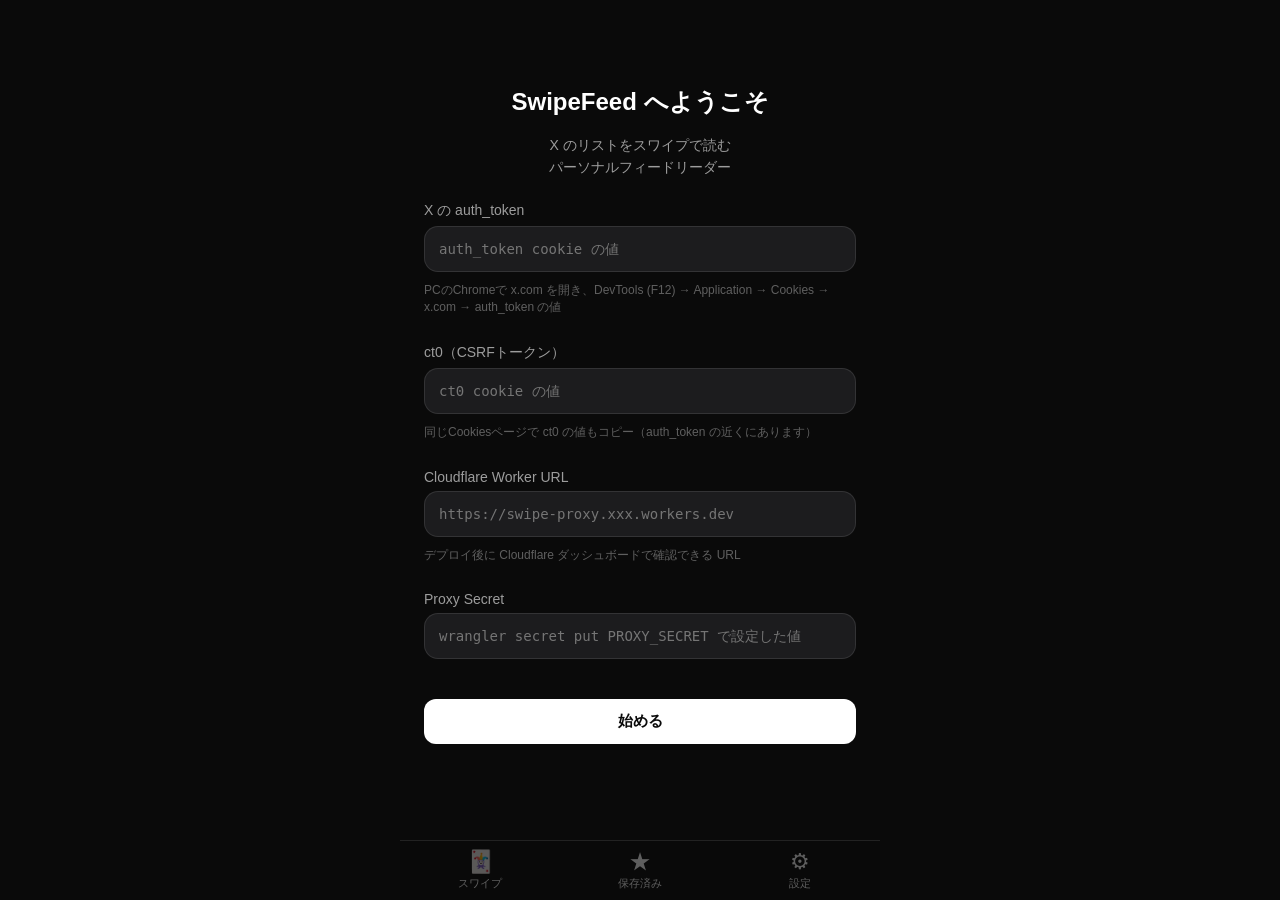
==== index.html @ edb29617 "Service Worker キャッシュクリアボタンをデバッグ用に追加 設定画面のデータセクションに「🔄 Service Worker キャッシュをクリア」 ボタンを追加。SW の全キャッシュ削除 +" ====
<!DOCTYPE html>
<html lang="ja">
<head>
  <meta charset="UTF-8">
  <meta name="viewport" content="width=device-width, initial-scale=1.0, viewport-fit=cover">
  <meta name="theme-color" content="#0a0a0a">
  <meta name="mobile-web-app-capable" content="yes">
  <meta name="apple-mobile-web-app-capable" content="yes">
  <meta name="apple-mobile-web-app-status-bar-style" content="black-translucent">
  <meta name="apple-mobile-web-app-title" content="SwipeFeed">
  <title>SwipeFeed</title>

  <link rel="stylesheet" href="css/style.css">
  <link rel="manifest" href="manifest.json">
  <link rel="apple-touch-icon" href="icons/icon-192.png">
</head>
<body>
  <div id="app">

    <!-- ═══════════════════════════════════════════════════
         スワイプ画面
    ═══════════════════════════════════════════════════ -->
    <div id="screen-swipe" class="screen">

      <!-- フィードタブ -->
      <div id="feed-tabs" class="feed-tabs" role="tablist" aria-label="フィードカテゴリ"></div>

      <!-- カードスタック -->
      <div class="card-stack-area">
        <div id="card-stack"></div>
      </div>

      <!-- 残り件数 -->
      <div id="remaining-badge" class="remaining-badge" aria-live="polite"></div>

      <!-- アクションボタン -->
      <div class="action-buttons" role="group" aria-label="スワイプアクション">
        <button id="btn-dismiss"  class="action-btn action-btn-dismiss"  aria-label="スキップ">✕</button>
        <button id="btn-like"     class="action-btn action-btn-like"     aria-label="いいね">♥</button>
        <button id="btn-bookmark" class="action-btn action-btn-bookmark" aria-label="ブックマーク">★</button>
      </div>

    </div>

    <!-- ═══════════════════════════════════════════════════
         ブックマーク画面
    ═══════════════════════════════════════════════════ -->
    <div id="screen-bookmarks" class="screen">

      <div class="bookmarks-header">
        <h1 class="bookmarks-title">ブックマーク</h1>
        <input
          id="bookmark-search"
          class="search-input"
          type="search"
          placeholder="検索..."
          aria-label="ブックマーク検索"
          inputmode="search"
        >
      </div>

      <div id="bookmark-list" class="bookmarks-list" role="list"></div>

    </div>

    <!-- ═══════════════════════════════════════════════════
         設定画面
    ═══════════════════════════════════════════════════ -->
    <div id="screen-settings" class="screen settings-screen">

      <div class="settings-header">設定</div>

      <!-- 認証 -->
      <div class="settings-section">
        <p class="settings-section-title">X 認証</p>

        <div class="settings-item">
          <label class="settings-label" for="setting-auth-token">auth_token</label>
          <input
            id="setting-auth-token"
            class="settings-input"
            type="password"
            placeholder="Xの auth_token cookie の値"
            autocomplete="off"
            autocorrect="off"
            spellcheck="false"
          >
          <p class="settings-hint">
            PCのChromeで x.com を開き、DevTools → Application → Cookies → auth_token の値をコピー
          </p>
        </div>

        <div class="settings-item">
          <label class="settings-label" for="setting-ct0">ct0</label>
          <input
            id="setting-ct0"
            class="settings-input"
            type="password"
            placeholder="Xの ct0 cookie の値"
            autocomplete="off"
            autocorrect="off"
            spellcheck="false"
          >
          <p class="settings-hint">
            同じCookiesページで ct0 の値もコピー（auth_token の下にあります）
          </p>
        </div>
      </div>

      <!-- Worker -->
      <div class="settings-section">
        <p class="settings-section-title">Cloudflare Worker</p>

        <div class="settings-item">
          <label class="settings-label" for="setting-worker-url">Worker URL</label>
          <input
            id="setting-worker-url"
            class="settings-input"
            type="url"
            placeholder="https://swipe-proxy.your-account.workers.dev"
            inputmode="url"
          >
        </div>

        <div class="settings-item">
          <label class="settings-label" for="setting-proxy-secret">プロキシシークレット（任意）</label>
          <input
            id="setting-proxy-secret"
            class="settings-input"
            type="password"
            placeholder="設定している場合のみ"
            autocomplete="off"
          >
        </div>
      </div>

      <!-- フィード管理 -->
      <div class="settings-section">
        <p class="settings-section-title">フィード</p>
        <div id="feed-list" class="feed-list"></div>
        <button id="btn-add-feed" class="settings-btn">+ フィードを追加</button>
      </div>

      <!-- データ -->
      <div class="settings-section">
        <p class="settings-section-title">データ</p>
        <button id="btn-export" class="settings-btn">ブックマークをエクスポート (JSON)</button>
        <button id="btn-clear-posts"  class="settings-btn settings-btn-danger">🗑 カードをすべてクリア（デバッグ用）</button>
        <button id="btn-clear-cache" class="settings-btn settings-btn-danger">🔄 Service Worker キャッシュをクリア（デバッグ用）</button>
      </div>

      <!-- 保存 -->
      <div class="settings-section">
        <button id="btn-save-settings" class="settings-btn settings-btn-primary">保存して再起動</button>
      </div>

    </div>

    <!-- ═══════════════════════════════════════════════════
         初期セットアップ画面（初回起動時）
    ═══════════════════════════════════════════════════ -->
    <div id="screen-setup" class="screen">
      <div class="setup-screen">
        <h1 class="setup-title">SwipeFeed へようこそ</h1>
        <p class="setup-desc">
          X のリストをスワイプで読む<br>パーソナルフィードリーダー
        </p>

        <div style="width:100%;display:flex;flex-direction:column;gap:12px;margin-top:8px">
          <div class="settings-item">
            <label class="settings-label" for="setup-auth-token">X の auth_token</label>
            <input
              id="setup-auth-token"
              class="setup-input"
              type="password"
              placeholder="auth_token cookie の値"
              autocomplete="off"
              autocorrect="off"
              spellcheck="false"
            >
            <p class="settings-hint" style="margin-top:4px">
              PCのChromeで x.com を開き、DevTools (F12) → Application → Cookies → x.com → auth_token の値
            </p>
          </div>

          <div class="settings-item">
            <label class="settings-label" for="setup-ct0">ct0（CSRFトークン）</label>
            <input
              id="setup-ct0"
              class="setup-input"
              type="password"
              placeholder="ct0 cookie の値"
              autocomplete="off"
              autocorrect="off"
              spellcheck="false"
            >
            <p class="settings-hint" style="margin-top:4px">
              同じCookiesページで ct0 の値もコピー（auth_token の近くにあります）
            </p>
          </div>

          <div class="settings-item">
            <label class="settings-label" for="setup-worker-url">Cloudflare Worker URL</label>
            <input
              id="setup-worker-url"
              class="setup-input"
              type="url"
              placeholder="https://swipe-proxy.xxx.workers.dev"
              inputmode="url"
            >
            <p class="settings-hint" style="margin-top:4px">
              デプロイ後に Cloudflare ダッシュボードで確認できる URL
            </p>
          </div>

          <div class="settings-item">
            <label class="settings-label" for="setup-proxy-secret">Proxy Secret</label>
            <input
              id="setup-proxy-secret"
              class="setup-input"
              type="password"
              placeholder="wrangler secret put PROXY_SECRET で設定した値"
              autocomplete="off"
              autocorrect="off"
              spellcheck="false"
            >
          </div>
        </div>

        <button id="btn-setup-save" class="settings-btn settings-btn-primary" style="width:100%;margin-top:8px">
          始める
        </button>
      </div>
    </div>

    <!-- ═══════════════════════════════════════════════════
         ボトムナビゲーション（設定画面以外で表示）
    ═══════════════════════════════════════════════════ -->
    <nav class="bottom-nav" role="navigation" aria-label="メインナビゲーション">
      <button class="nav-btn active" data-screen="swipe" aria-label="スワイプ">
        <span class="nav-icon" aria-hidden="true">🃏</span>
        <span>スワイプ</span>
      </button>
      <button class="nav-btn" data-screen="bookmarks" aria-label="ブックマーク">
        <span class="nav-icon" aria-hidden="true">★</span>
        <span>保存済み</span>
      </button>
      <button class="nav-btn" data-screen="settings" aria-label="設定">
        <span class="nav-icon" aria-hidden="true">⚙</span>
        <span>設定</span>
      </button>
    </nav>

    <!-- ローディングオーバーレイ -->
    <div id="loading-overlay" class="loading-overlay hidden" aria-hidden="true">
      <div class="spinner"></div>
    </div>

    <!-- トースト通知 -->
    <div id="toast-container" class="toast-container" aria-live="polite"></div>

  </div>

  <script type="module" src="js/app.js"></script>
</body>
</html>
---- css/style.css ----
/* ================================================================
   style.css — swipe-app 全体スタイル
   設計方針: ダークモード固定、カード画像が主役、余分な装飾を削除
   ================================================================ */

/* ────────────────────────────────────────────────────────────────
   CSS カスタムプロパティ（デザイントークン）
   ──────────────────────────────────────────────────────────────── */
:root {
  /* カラー */
  --color-bg:         #0a0a0a;
  --color-surface:    #1c1c1e;
  --color-surface-2:  #2c2c2e;
  --color-border:     rgba(255, 255, 255, 0.1);
  --color-text:       #ffffff;
  --color-text-2:     rgba(255, 255, 255, 0.6);
  --color-text-3:     rgba(255, 255, 255, 0.35);

  /* アクションカラー */
  --color-like:       #4ade80;
  --color-dismiss:    #f87171;
  --color-bookmark:   #fbbf24;

  /* タブ・ナビ */
  --color-nav-bg:     rgba(10, 10, 10, 0.95);

  /* タイポグラフィ */
  --font-sans: -apple-system, BlinkMacSystemFont, 'Hiragino Sans', 'Noto Sans JP', sans-serif;
  --font-mono: ui-monospace, 'SF Mono', monospace;

  /* スペーシング */
  --space-card-pad: 16px;
  --card-radius:    20px;
  --nav-height:     60px;
  --tab-height:     48px;

  /* シャドウ */
  --shadow-card: 0 4px 24px rgba(0, 0, 0, 0.5);
}

/* ────────────────────────────────────────────────────────────────
   リセット・ベース
   ──────────────────────────────────────────────────────────────── */
*, *::before, *::after {
  box-sizing: border-box;
  margin: 0;
  padding: 0;
}

html, body {
  height: 100%;
  overflow: hidden; /* アプリ全体でスクロール禁止 */
}

body {
  font-family: var(--font-sans);
  background: var(--color-bg);
  color: var(--color-text);
  -webkit-font-smoothing: antialiased;
  overscroll-behavior: none;
  user-select: none; /* テキスト選択を無効化（スワイプ中の誤選択防止） */
}

a { color: inherit; text-decoration: none; }
img { display: block; }
button { font-family: inherit; cursor: pointer; border: none; background: none; }

/* ────────────────────────────────────────────────────────────────
   アプリシェル
   ──────────────────────────────────────────────────────────────── */
#app {
  display: flex;
  flex-direction: column;
  height: 100dvh; /* dynamic viewport height（ブラウザUI考慮） */
  max-width: 480px;
  margin: 0 auto;
  position: relative;
}

/* ────────────────────────────────────────────────────────────────
   画面（screen）
   ──────────────────────────────────────────────────────────────── */
.screen {
  display: none;
  flex-direction: column;
  flex: 1;
  overflow: hidden;
}
.screen.active { display: flex; }

/* ────────────────────────────────────────────────────────────────
   フィードタブ（横スクロール）
   ──────────────────────────────────────────────────────────────── */
.feed-tabs {
  display: flex;
  gap: 6px;
  padding: 8px 16px;
  overflow-x: auto;
  -webkit-overflow-scrolling: touch;
  scrollbar-width: none;
  flex-shrink: 0;
  background: var(--color-bg);
  border-bottom: 1px solid var(--color-border);
}
.feed-tabs::-webkit-scrollbar { display: none; }

.feed-tab {
  white-space: nowrap;
  font-size: 13px;
  font-weight: 500;
  padding: 6px 14px;
  border-radius: 999px;
  color: var(--color-text-2);
  background: var(--color-surface);
  transition: background 0.15s, color 0.15s;
  flex-shrink: 0;
  cursor: pointer;
}
.feed-tab.active {
  background: var(--color-text);
  color: var(--color-bg);
}
.feed-tab:active { opacity: 0.7; }

/* ────────────────────────────────────────────────────────────────
   カードスタックエリア
   ──────────────────────────────────────────────────────────────── */
.card-stack-area {
  flex: 1;
  display: flex;
  align-items: center;
  justify-content: center;
  padding: 12px 16px 8px;
  position: relative;
  overflow: hidden;
}

#card-stack {
  width: 100%;
  max-width: 420px;
  height: 100%;
  position: relative;
}

/* ────────────────────────────────────────────────────────────────
   カードラッパー（スタック制御用）
   ──────────────────────────────────────────────────────────────── */
.card-wrapper {
  position: absolute;
  inset: 0;
  will-change: transform;
  transform-origin: center bottom;
  /* touch-action: none はJSで付与（最前面のカードのみ有効にする） */
}
[data-stack-index="2"] { touch-action: none; }

/* ────────────────────────────────────────────────────────────────
   カード本体
   ──────────────────────────────────────────────────────────────── */
.card {
  position: absolute;
  inset: 0;
  display: flex;
  flex-direction: column;
  background: var(--accent, var(--color-surface));
  border-radius: var(--card-radius);
  overflow: hidden;
  box-shadow: var(--shadow-card);
  border: 1px solid var(--color-border);
}

/* ── リポストインジケーター ── */
.card-retweet-bar {
  padding: 5px var(--space-card-pad) 0;
  font-size: 12px;
  color: rgba(255, 255, 255, 0.45);
  display: flex;
  align-items: center;
  gap: 4px;
  white-space: nowrap;
  overflow: hidden;
  text-overflow: ellipsis;
}
.card-retweet-bar span {
  color: rgba(255, 255, 255, 0.65);
}

/* ── ヘッダー ── */
.card-header {
  display: flex;
  align-items: center;
  justify-content: space-between;
  padding: var(--space-card-pad);
  flex-shrink: 0;
  gap: 8px;
}

.card-author {
  display: flex;
  align-items: center;
  gap: 10px;
  min-width: 0;
}

.card-avatar {
  width: 36px;
  height: 36px;
  border-radius: 50%;
  object-fit: cover;
  flex-shrink: 0;
}
.card-avatar-placeholder {
  background: var(--color-surface-2);
}

.card-author-info {
  display: flex;
  flex-direction: column;
  min-width: 0;
}
.card-author-name {
  font-size: 14px;
  font-weight: 600;
  color: var(--color-text);
  white-space: nowrap;
  overflow: hidden;
  text-overflow: ellipsis;
}
.card-author-handle {
  font-size: 12px;
  color: var(--color-text-3);
  white-space: nowrap;
  overflow: hidden;
  text-overflow: ellipsis;
}

.card-hearts {
  font-size: 11px;
  color: var(--color-bookmark);
  letter-spacing: 1px;
  flex-shrink: 0;
}

/* ── 画像（1枚） ── */
.card-image-single {
  flex-shrink: 0;
  width: 100%;
  max-height: 55%;
  overflow: hidden;
}
.card-image-single img {
  width: 100%;
  height: 100%;
  object-fit: cover;
}

/* ── 画像（複数：横スクロール） ── */
.card-image-scroll {
  display: flex;
  gap: 4px;
  overflow-x: auto;
  scrollbar-width: none;
  flex-shrink: 0;
  -webkit-overflow-scrolling: touch;
  touch-action: pan-x; /* 画像エリアは横スクロール許可 */
}
.card-image-scroll::-webkit-scrollbar { display: none; }
.card-image-scroll img {
  height: 200px;
  width: auto;
  flex-shrink: 0;
  object-fit: cover;
  border-radius: 4px;
}

/* ── 動画 / animated_gif ── */
.card-media-video {
  position: relative;
  width: 100%;
  height: 100%;
  background: #000;
  overflow: hidden;
}
.card-image-scroll .card-media-video {
  width: auto;
  height: 200px;
  flex-shrink: 0;
  border-radius: 4px;
}
.card-video-poster,
.card-video-el {
  width: 100%;
  height: 100%;
  object-fit: cover;
  display: block;
}
.card-image-scroll .card-video-poster,
.card-image-scroll .card-video-el {
  width: auto;
  height: 200px;
}

.card-video-play {
  position: absolute;
  top: 50%;
  left: 50%;
  transform: translate(-50%, -50%);
  width: 64px;
  height: 64px;
  border-radius: 50%;
  background: rgba(0, 0, 0, 0.7);
  border: 2px solid rgba(255, 255, 255, 0.9);
  color: #fff;
  cursor: pointer;
  display: flex;
  align-items: center;
  justify-content: center;
  backdrop-filter: blur(6px);
  -webkit-backdrop-filter: blur(6px);
  z-index: 2;
  transition: transform 0.15s ease;
  padding: 0;
}
.card-video-play:active {
  transform: translate(-50%, -50%) scale(0.92);
}
.card-video-play svg {
  width: 28px;
  height: 28px;
  fill: currentColor;
  margin-left: 3px;
}

.card-media-badge {
  position: absolute;
  top: 8px;
  right: 8px;
  padding: 2px 8px;
  background: rgba(0, 0, 0, 0.75);
  color: #fff;
  font-size: 11px;
  font-weight: 700;
  border-radius: 4px;
  letter-spacing: 0.05em;
  z-index: 2;
  pointer-events: none;
}

/* ── 本文エリア ── */
.card-body {
  flex: 1;
  padding: 12px var(--space-card-pad);
  overflow: hidden;
  display: flex;
  flex-direction: column;
  gap: 10px;
}
.card-body-full {
  flex: 1;
  justify-content: center;
}

.card-text {
  font-size: 15px;
  line-height: 1.55;
  color: var(--color-text);
  overflow: hidden;
  /* 4行で切る */
  display: -webkit-box;
  -webkit-line-clamp: 6;
  -webkit-box-orient: vertical;
}
.card-body-full .card-text {
  -webkit-line-clamp: 12;
  font-size: 16px;
}

/* ── 引用ツイート ── */
.card-quote {
  border-left: 2px solid var(--color-border);
  padding: 8px 10px;
  border-radius: 0 8px 8px 0;
  background: rgba(255, 255, 255, 0.04);
}
.card-quote-author {
  font-size: 11px;
  font-weight: 600;
  color: var(--color-text-3);
  display: block;
  margin-bottom: 2px;
}
.card-quote-text {
  font-size: 13px;
  line-height: 1.45;
  color: var(--color-text-2);
}

/* ── フッター ── */
.card-footer {
  display: flex;
  align-items: center;
  gap: 8px;
  padding: 10px var(--space-card-pad);
  flex-shrink: 0;
  border-top: 1px solid var(--color-border);
}

.card-feed-tag {
  font-size: 11px;
  font-weight: 600;
  color: var(--color-text-3);
  background: rgba(255,255,255,0.07);
  padding: 2px 8px;
  border-radius: 999px;
  text-transform: lowercase;
}
.card-time {
  font-size: 12px;
  color: var(--color-text-3);
  flex: 1;
}
.card-link {
  font-size: 18px;
  color: var(--color-text-3);
  padding: 4px;
  border-radius: 8px;
  transition: color 0.15s, background 0.15s;
  cursor: pointer;
}
.card-link:active { color: var(--color-text); background: rgba(255,255,255,0.1); }

/* ────────────────────────────────────────────────────────────────
   スワイプオーバーレイ
   ──────────────────────────────────────────────────────────────── */
.card-overlay {
  position: absolute;
  inset: 0;
  display: flex;
  align-items: center;
  justify-content: center;
  border-radius: var(--card-radius);
  opacity: 0;
  pointer-events: none;
  z-index: 10;
  transition: opacity 0.05s;
}
.card-overlay span {
  font-size: 72px;
  filter: drop-shadow(0 2px 8px rgba(0,0,0,0.5));
}

.card-overlay.like     { background: rgba(74, 222, 128, 0.35); }
.card-overlay.like span { color: var(--color-like); }

.card-overlay.skip     { background: rgba(248, 113, 113, 0.35); }
.card-overlay.skip span { color: var(--color-dismiss); }

.card-overlay.save     { background: rgba(251, 191, 36, 0.35); }
.card-overlay.save span { color: var(--color-bookmark); }

/* ────────────────────────────────────────────────────────────────
   コンテキストメニュー（長押し）
   ──────────────────────────────────────────────────────────────── */
.card-context-menu {
  position: absolute;
  top: 50%;
  left: 50%;
  transform: translate(-50%, -50%) scale(0.9);
  background: rgba(28, 28, 30, 0.96);
  border: 1px solid rgba(255, 255, 255, 0.15);
  border-radius: 14px;
  padding: 6px 0;
  min-width: 230px;
  z-index: 20;
  opacity: 0;
  transition: opacity 0.15s ease, transform 0.15s ease;
  backdrop-filter: blur(12px);
  -webkit-backdrop-filter: blur(12px);
  box-shadow: 0 8px 32px rgba(0, 0, 0, 0.5);
}
.card-context-menu.visible {
  opacity: 1;
  transform: translate(-50%, -50%) scale(1);
}
.card-context-menu ul {
  list-style: none;
  margin: 0;
  padding: 0;
}
.card-context-menu li {
  padding: 15px 20px;
  font-size: 15px;
  color: #fff;
  cursor: pointer;
  transition: background 0.1s;
  user-select: none;
}
.card-context-menu li:active {
  background: rgba(255, 255, 255, 0.12);
}
.card-context-menu li:not(:last-child) {
  border-bottom: 1px solid rgba(255, 255, 255, 0.08);
}

/* ────────────────────────────────────────────────────────────────
   空状態
   ──────────────────────────────────────────────────────────────── */
.card-empty {
  width: 100%;
  height: 100%;
  display: flex;
  flex-direction: column;
  align-items: center;
  justify-content: center;
  gap: 8px;
  background: var(--color-surface);
  border-radius: var(--card-radius);
  border: 1px solid var(--color-border);
}
.card-empty-icon {
  font-size: 48px;
  color: var(--color-text-3);
  margin-bottom: 8px;
}
.card-empty-text {
  font-size: 17px;
  font-weight: 600;
  color: var(--color-text-2);
}
.card-empty-sub {
  font-size: 13px;
  color: var(--color-text-3);
}

/* ────────────────────────────────────────────────────────────────
   アクションボタン
   ──────────────────────────────────────────────────────────────── */
.action-buttons {
  display: flex;
  align-items: center;
  justify-content: center;
  gap: 20px;
  padding: 10px 24px 14px;
  flex-shrink: 0;
}

.action-btn {
  display: flex;
  align-items: center;
  justify-content: center;
  border-radius: 50%;
  background: var(--color-surface);
  border: 1px solid var(--color-border);
  transition: transform 0.1s, background 0.15s;
  cursor: pointer;
  -webkit-tap-highlight-color: transparent;
}
.action-btn:active { transform: scale(0.88); }

/* dismiss（小） */
.action-btn-dismiss {
  width: 52px;
  height: 52px;
  font-size: 22px;
  color: var(--color-dismiss);
}
.action-btn-dismiss:active { background: rgba(248, 113, 113, 0.2); }

/* like（大・主役） */
.action-btn-like {
  width: 66px;
  height: 66px;
  font-size: 28px;
  color: var(--color-like);
  background: rgba(74, 222, 128, 0.1);
  border-color: rgba(74, 222, 128, 0.3);
}
.action-btn-like:active { background: rgba(74, 222, 128, 0.25); }

/* bookmark（小） */
.action-btn-bookmark {
  width: 52px;
  height: 52px;
  font-size: 22px;
  color: var(--color-bookmark);
}
.action-btn-bookmark:active { background: rgba(251, 191, 36, 0.2); }

/* ────────────────────────────────────────────────────────────────
   残り枚数インジケーター
   ──────────────────────────────────────────────────────────────── */
.remaining-badge {
  text-align: center;
  font-size: 12px;
  color: var(--color-text-3);
  padding: 2px 0;
  flex-shrink: 0;
}

/* ────────────────────────────────────────────────────────────────
   ボトムナビゲーション
   ──────────────────────────────────────────────────────────────── */
.bottom-nav {
  display: flex;
  align-items: stretch;
  height: var(--nav-height);
  background: var(--color-nav-bg);
  border-top: 1px solid var(--color-border);
  backdrop-filter: blur(12px);
  -webkit-backdrop-filter: blur(12px);
  flex-shrink: 0;
}

.nav-btn {
  flex: 1;
  display: flex;
  flex-direction: column;
  align-items: center;
  justify-content: center;
  gap: 3px;
  font-size: 11px;
  color: var(--color-text-3);
  transition: color 0.15s;
  cursor: pointer;
  -webkit-tap-highlight-color: transparent;
}
.nav-btn .nav-icon { font-size: 22px; line-height: 1; }
.nav-btn.active { color: var(--color-text); }
.nav-btn:active { opacity: 0.7; }

/* ────────────────────────────────────────────────────────────────
   ブックマーク画面
   ──────────────────────────────────────────────────────────────── */
.bookmarks-header {
  padding: 16px;
  display: flex;
  flex-direction: column;
  gap: 10px;
  flex-shrink: 0;
  border-bottom: 1px solid var(--color-border);
}

.bookmarks-title {
  font-size: 20px;
  font-weight: 700;
}

.search-input {
  width: 100%;
  background: var(--color-surface);
  border: 1px solid var(--color-border);
  border-radius: 12px;
  padding: 10px 14px;
  font-size: 14px;
  color: var(--color-text);
  font-family: inherit;
  outline: none;
  transition: border-color 0.15s;
}
.search-input:focus { border-color: rgba(255,255,255,0.3); }
.search-input::placeholder { color: var(--color-text-3); }

.bookmarks-list {
  flex: 1;
  overflow-y: auto;
  -webkit-overflow-scrolling: touch;
  overscroll-behavior: contain;
}

.bookmark-item {
  display: flex;
  align-items: flex-start;
  gap: 12px;
  padding: 14px 16px;
  border-bottom: 1px solid var(--color-border);
  cursor: pointer;
  transition: background 0.1s;
  -webkit-tap-highlight-color: transparent;
}
.bookmark-item:active { background: var(--color-surface); }

.bookmark-thumb {
  width: 64px;
  height: 64px;
  border-radius: 10px;
  object-fit: cover;
  flex-shrink: 0;
  background: var(--color-surface);
}
.bookmark-thumb-placeholder {
  width: 64px;
  height: 64px;
  border-radius: 10px;
  background: var(--color-surface-2);
  flex-shrink: 0;
  display: flex;
  align-items: center;
  justify-content: center;
  font-size: 22px;
  color: var(--color-text-3);
}

.bookmark-info {
  flex: 1;
  min-width: 0;
  display: flex;
  flex-direction: column;
  gap: 3px;
}
.bookmark-author {
  font-size: 13px;
  font-weight: 600;
  color: var(--color-text-2);
}
.bookmark-text {
  font-size: 14px;
  line-height: 1.45;
  color: var(--color-text);
  display: -webkit-box;
  -webkit-line-clamp: 2;
  -webkit-box-orient: vertical;
  overflow: hidden;
}
.bookmark-meta {
  font-size: 11px;
  color: var(--color-text-3);
}

.bookmark-delete-btn {
  width: 32px;
  height: 32px;
  display: flex;
  align-items: center;
  justify-content: center;
  border-radius: 8px;
  color: var(--color-text-3);
  font-size: 18px;
  flex-shrink: 0;
  transition: color 0.15s, background 0.15s;
  cursor: pointer;
  -webkit-tap-highlight-color: transparent;
}
.bookmark-delete-btn:active { color: var(--color-dismiss); background: rgba(248,113,113,0.1); }

.bookmarks-empty {
  display: flex;
  flex-direction: column;
  align-items: center;
  justify-content: center;
  height: 200px;
  gap: 8px;
  color: var(--color-text-3);
  font-size: 14px;
}

/* ────────────────────────────────────────────────────────────────
   設定画面
   ──────────────────────────────────────────────────────────────── */
.settings-screen {
  overflow-y: auto;
  -webkit-overflow-scrolling: touch;
}

.settings-header {
  padding: 16px;
  font-size: 20px;
  font-weight: 700;
  border-bottom: 1px solid var(--color-border);
  flex-shrink: 0;
}

.settings-section {
  padding: 20px 16px 8px;
}
.settings-section-title {
  font-size: 12px;
  font-weight: 600;
  color: var(--color-text-3);
  text-transform: uppercase;
  letter-spacing: 0.08em;
  margin-bottom: 12px;
}

.settings-item {
  display: flex;
  flex-direction: column;
  gap: 6px;
  margin-bottom: 16px;
}
.settings-label {
  font-size: 14px;
  color: var(--color-text-2);
}
.settings-input {
  width: 100%;
  background: var(--color-surface);
  border: 1px solid var(--color-border);
  border-radius: 12px;
  padding: 11px 14px;
  font-size: 14px;
  color: var(--color-text);
  font-family: var(--font-mono);
  outline: none;
  transition: border-color 0.15s;
}
.settings-input:focus { border-color: rgba(255,255,255,0.3); }
.settings-hint {
  font-size: 12px;
  color: var(--color-text-3);
  line-height: 1.4;
  user-select: text;
}

.settings-btn {
  display: flex;
  align-items: center;
  justify-content: center;
  width: 100%;
  padding: 12px;
  border-radius: 12px;
  font-size: 15px;
  font-weight: 600;
  background: var(--color-surface);
  color: var(--color-text);
  border: 1px solid var(--color-border);
  margin-bottom: 10px;
  cursor: pointer;
  transition: background 0.15s;
  -webkit-tap-highlight-color: transparent;
}
.settings-btn:active { background: var(--color-surface-2); }
.settings-btn-primary {
  background: var(--color-text);
  color: var(--color-bg);
  border-color: transparent;
}
.settings-btn-primary:active { opacity: 0.85; }
.settings-btn-danger { color: var(--color-dismiss); }

/* フィードリスト */
.feed-list {
  display: flex;
  flex-direction: column;
  gap: 8px;
  margin-bottom: 12px;
}
.feed-list-item {
  display: flex;
  align-items: center;
  gap: 10px;
  background: var(--color-surface);
  border: 1px solid var(--color-border);
  border-radius: 12px;
  padding: 10px 12px;
}
.feed-list-item-name {
  flex: 1;
  font-size: 14px;
  font-weight: 500;
}
.feed-list-item-id {
  font-size: 11px;
  font-family: var(--font-mono);
  color: var(--color-text-3);
}
.feed-list-item-remove {
  font-size: 18px;
  color: var(--color-text-3);
  padding: 4px;
  cursor: pointer;
  -webkit-tap-highlight-color: transparent;
}
.feed-list-item-remove:active { color: var(--color-dismiss); }

/* ────────────────────────────────────────────────────────────────
   ローディング
   ──────────────────────────────────────────────────────────────── */
.loading-overlay {
  position: absolute;
  inset: 0;
  background: var(--color-bg);
  display: flex;
  align-items: center;
  justify-content: center;
  z-index: 100;
  transition: opacity 0.3s;
}
.loading-overlay.hidden {
  opacity: 0;
  pointer-events: none;
}

.spinner {
  width: 28px;
  height: 28px;
  border: 2px solid var(--color-border);
  border-top-color: var(--color-text);
  border-radius: 50%;
  animation: spin 0.7s linear infinite;
}
@keyframes spin {
  to { transform: rotate(360deg); }
}

/* ────────────────────────────────────────────────────────────────
   トースト通知
   ──────────────────────────────────────────────────────────────── */
.toast-container {
  position: fixed;
  bottom: calc(var(--nav-height) + 16px);
  left: 50%;
  transform: translateX(-50%);
  z-index: 200;
  display: flex;
  flex-direction: column;
  gap: 8px;
  pointer-events: none;
  max-width: 320px;
  width: 90%;
}

.toast {
  background: var(--color-surface);
  color: var(--color-text);
  padding: 10px 16px;
  border-radius: 12px;
  font-size: 14px;
  font-weight: 500;
  border: 1px solid var(--color-border);
  box-shadow: 0 4px 16px rgba(0,0,0,0.4);
  opacity: 0;
  transform: translateY(12px);
  transition: opacity 0.2s, transform 0.2s;
  text-align: center;
}
.toast.show {
  opacity: 1;
  transform: translateY(0);
}

/* ────────────────────────────────────────────────────────────────
   初期セットアップ画面（auth_token未設定時）
   ──────────────────────────────────────────────────────────────── */
.setup-screen {
  display: flex;
  flex-direction: column;
  align-items: center;
  justify-content: center;
  padding: 32px 24px;
  gap: 16px;
  flex: 1;
}
.setup-title {
  font-size: 24px;
  font-weight: 700;
  text-align: center;
}
.setup-desc {
  font-size: 14px;
  color: var(--color-text-2);
  text-align: center;
  line-height: 1.6;
}
.setup-input {
  width: 100%;
  background: var(--color-surface);
  border: 1px solid var(--color-border);
  border-radius: 14px;
  padding: 14px;
  font-size: 14px;
  font-family: var(--font-mono);
  color: var(--color-text);
  outline: none;
}
.setup-input:focus { border-color: rgba(255,255,255,0.35); }

/* ────────────────────────────────────────────────────────────────
   ダークモード（常時ダーク設計なので@media不要だが、OS設定でライトモードの場合の保険）
   ──────────────────────────────────────────────────────────────── */
@media (prefers-color-scheme: light) {
  /* このアプリはダーク固定。ライトモードでも強制的にダーク表示 */
  :root {
    color-scheme: dark;
  }
}
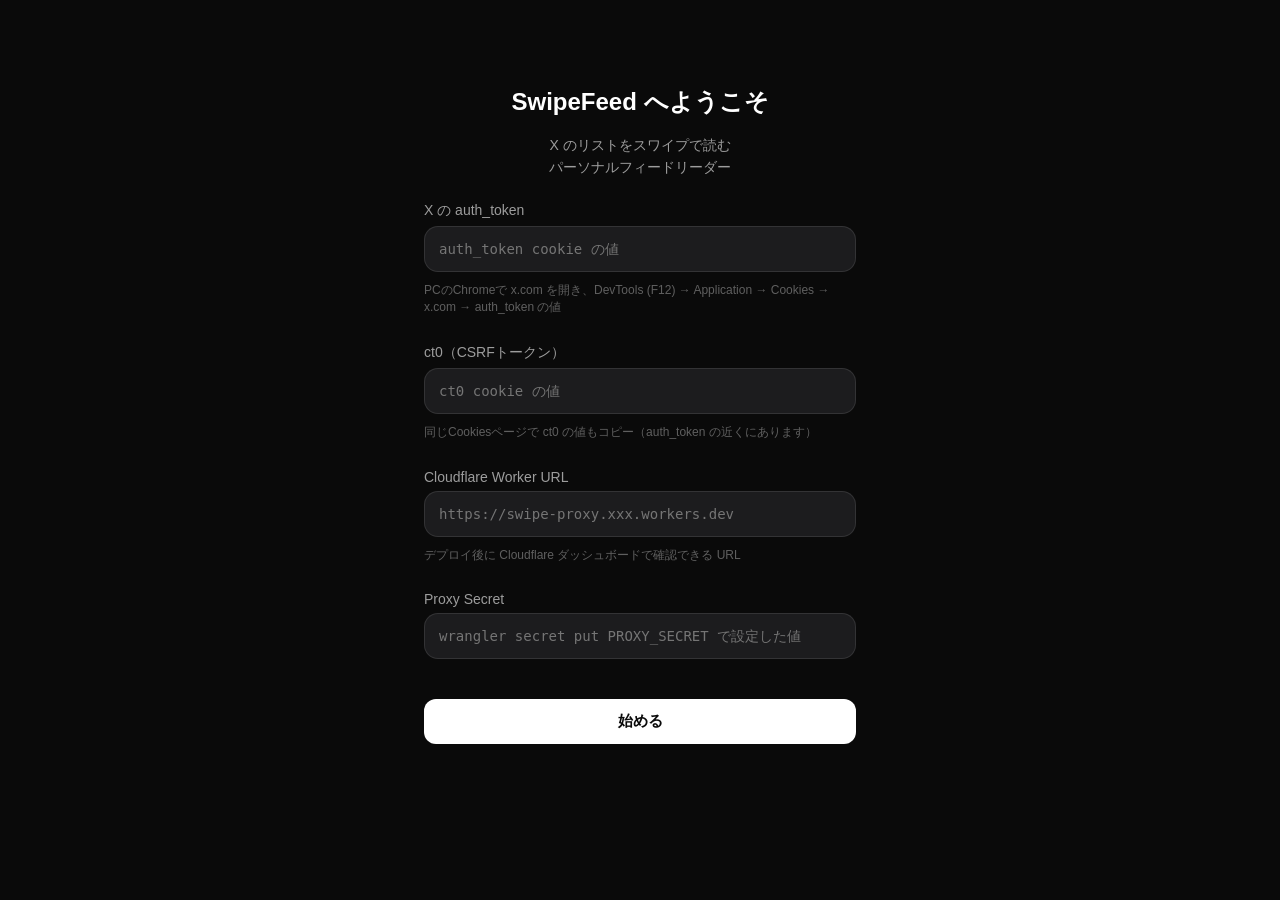
==== commit 9ddc3da0: "feat: ブックマークタップでカードプレビューモーダルを表示 従来は元ツイートを新規タブで開いていたが、アプリ内でカードをそのまま 確認できるようモーダル表示に変更。カード内の ↗ リンクから必要に" ====
--- a/index.html
+++ b/index.html
@@ -33,6 +33,7 @@
       <!-- 残り件数 -->
       <div id="remaining-badge" class="remaining-badge" aria-live="polite"></div>
 
+
       <!-- アクションボタン -->
       <div class="action-buttons" role="group" aria-label="スワイプアクション">
         <button id="btn-dismiss"  class="action-btn action-btn-dismiss"  aria-label="スキップ">✕</button>
@@ -145,7 +146,7 @@
       <div class="settings-section">
         <p class="settings-section-title">データ</p>
         <button id="btn-export" class="settings-btn">ブックマークをエクスポート (JSON)</button>
-        <button id="btn-clear-posts"  class="settings-btn settings-btn-danger">🗑 カードをすべてクリア（デバッグ用）</button>
+        <button id="btn-clear-posts"  class="settings-btn settings-btn-danger">🗑 カードキャッシュをクリア（再取得）</button>
         <button id="btn-clear-cache" class="settings-btn settings-btn-danger">🔄 Service Worker キャッシュをクリア（デバッグ用）</button>
       </div>
 
@@ -259,6 +260,15 @@
     <!-- トースト通知 -->
     <div id="toast-container" class="toast-container" aria-live="polite"></div>
 
+    <!-- カードプレビューモーダル（ブックマークタップ時） -->
+    <div id="card-preview-modal" class="card-preview-modal hidden" role="dialog" aria-modal="true" aria-label="カードプレビュー">
+      <div class="card-preview-backdrop"></div>
+      <div class="card-preview-inner">
+        <button id="card-preview-close" class="card-preview-close" aria-label="閉じる">×</button>
+        <div id="card-preview-content" class="card-preview-content"></div>
+      </div>
+    </div>
+
   </div>
 
   <script type="module" src="js/app.js"></script>
--- a/css/style.css
+++ b/css/style.css
@@ -33,6 +33,8 @@
   --card-radius:    20px;
   --nav-height:     60px;
   --tab-height:     48px;
+  --safe-area-bottom: env(safe-area-inset-bottom, 0px);
+  --bottom-nav-offset: calc(var(--nav-height) + var(--safe-area-bottom));
 
   /* シャドウ */
   --shadow-card: 0 4px 24px rgba(0, 0, 0, 0.5);
@@ -71,10 +73,12 @@
 #app {
   display: flex;
   flex-direction: column;
-  height: 100dvh; /* dynamic viewport height（ブラウザUI考慮） */
+  height: 100%;    /* html,body の height:100% を継承 */
   max-width: 480px;
   margin: 0 auto;
   position: relative;
+  /* fixed nav が覆わないよう、下端オフセットを CSS 変数で一元管理する */
+  padding-bottom: var(--bottom-nav-offset);
 }
 
 /* ────────────────────────────────────────────────────────────────
@@ -252,6 +256,9 @@
   width: 100%;
   height: 100%;
   object-fit: cover;
+  -webkit-touch-callout: none;
+  user-select: none;
+  -webkit-user-drag: none;
 }
 
 /* ── 画像（複数：横スクロール） ── */
@@ -271,6 +278,9 @@
   flex-shrink: 0;
   object-fit: cover;
   border-radius: 4px;
+  -webkit-touch-callout: none;
+  user-select: none;
+  -webkit-user-drag: none;
 }
 
 /* ── 動画 / animated_gif ── */
@@ -542,6 +552,7 @@
   gap: 20px;
   padding: 10px 24px 14px;
   flex-shrink: 0;
+  touch-action: pan-y; /* 水平スワイプを JS で処理（iOS での pointercancel 回避） */
 }
 
 .action-btn {
@@ -600,15 +611,25 @@
 /* ────────────────────────────────────────────────────────────────
    ボトムナビゲーション
    ──────────────────────────────────────────────────────────────── */
+/* セットアップ画面ではナビゲーションを非表示 */
+#screen-setup.active ~ .bottom-nav { display: none; }
+
 .bottom-nav {
+  position: fixed;
+  bottom: 0;
+  left: 50%;
+  transform: translateX(-50%);
+  width: 100%;
+  max-width: 480px;
+  z-index: 50;
   display: flex;
   align-items: stretch;
-  height: var(--nav-height);
+  height: var(--bottom-nav-offset);
+  padding-bottom: var(--safe-area-bottom);
   background: var(--color-nav-bg);
   border-top: 1px solid var(--color-border);
   backdrop-filter: blur(12px);
   -webkit-backdrop-filter: blur(12px);
-  flex-shrink: 0;
 }
 
 .nav-btn {
@@ -877,7 +898,8 @@
    ──────────────────────────────────────────────────────────────── */
 .loading-overlay {
   position: absolute;
-  inset: 0;
+  top: 0; right: 0; left: 0;
+  bottom: var(--bottom-nav-offset); /* nav は常に操作可能に保つ */
   background: var(--color-bg);
   display: flex;
   align-items: center;
@@ -907,7 +929,7 @@
    ──────────────────────────────────────────────────────────────── */
 .toast-container {
   position: fixed;
-  bottom: calc(var(--nav-height) + 16px);
+  bottom: calc(var(--bottom-nav-offset) + 16px);
   left: 50%;
   transform: translateX(-50%);
   z-index: 200;
@@ -975,8 +997,88 @@
 .setup-input:focus { border-color: rgba(255,255,255,0.35); }
 
 /* ────────────────────────────────────────────────────────────────
+   画像ビューアー（ライトボックス）
+   ──────────────────────────────────────────────────────────────── */
+.img-viewer {
+  position: fixed;
+  inset: 0;
+  z-index: 1000;
+  background: rgba(0, 0, 0, 0);
+  display: flex;
+  align-items: center;
+  justify-content: center;
+  transition: background 0.25s ease;
+  touch-action: none;
+}
+.img-viewer.open {
+  background: rgba(0, 0, 0, 0.93);
+}
+.img-viewer-img {
+  max-width: 100%;
+  max-height: 100%;
+  object-fit: contain;
+  transform-origin: center center;
+  will-change: transform;
+  pointer-events: none;
+  user-select: none;
+  -webkit-user-drag: none;
+}
+
+/* ────────────────────────────────────────────────────────────────
    ダークモード（常時ダーク設計なので@media不要だが、OS設定でライトモードの場合の保険）
    ──────────────────────────────────────────────────────────────── */
+/* ────────────────────────────────────────────────────────────────
+   カードプレビューモーダル（ブックマーク一覧からのカード表示）
+   ──────────────────────────────────────────────────────────────── */
+.card-preview-modal {
+  position: fixed;
+  inset: 0;
+  z-index: 600;
+  display: flex;
+  align-items: center;
+  justify-content: center;
+  padding: 20px 16px;
+}
+.card-preview-modal.hidden {
+  display: none;
+}
+.card-preview-backdrop {
+  position: absolute;
+  inset: 0;
+  background: rgba(0, 0, 0, 0.82);
+}
+.card-preview-inner {
+  position: relative;
+  width: 100%;
+  max-width: 440px;
+  z-index: 1;
+}
+.card-preview-close {
+  position: absolute;
+  top: -14px;
+  right: -14px;
+  z-index: 10;
+  width: 32px;
+  height: 32px;
+  border-radius: 50%;
+  background: var(--color-surface-2);
+  border: 1px solid var(--color-border);
+  color: var(--color-text);
+  font-size: 20px;
+  line-height: 1;
+  cursor: pointer;
+  display: flex;
+  align-items: center;
+  justify-content: center;
+}
+.card-preview-content {
+  position: relative;
+  height: min(calc(100dvh - 80px), 560px);
+  border-radius: var(--card-radius);
+  overflow: hidden;
+  box-shadow: 0 8px 40px rgba(0, 0, 0, 0.6);
+}
+
 @media (prefers-color-scheme: light) {
   /* このアプリはダーク固定。ライトモードでも強制的にダーク表示 */
   :root {
